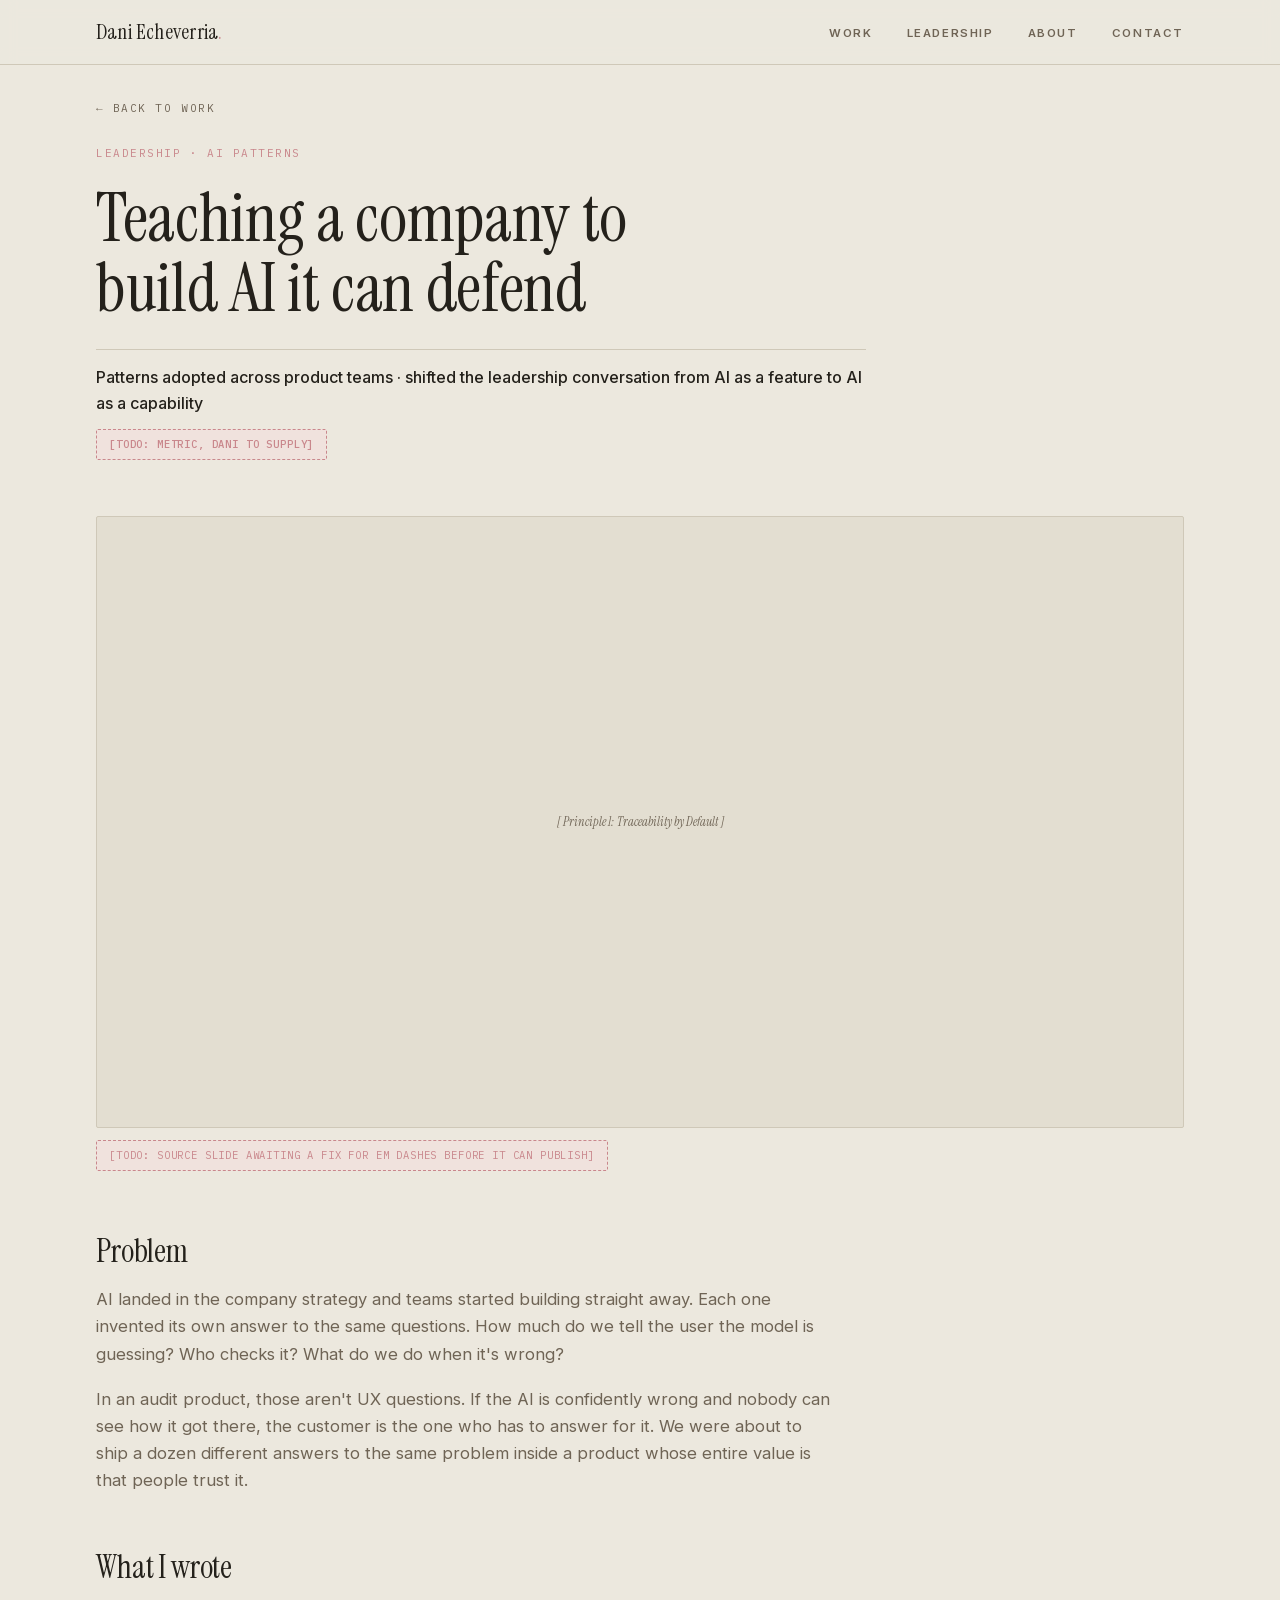
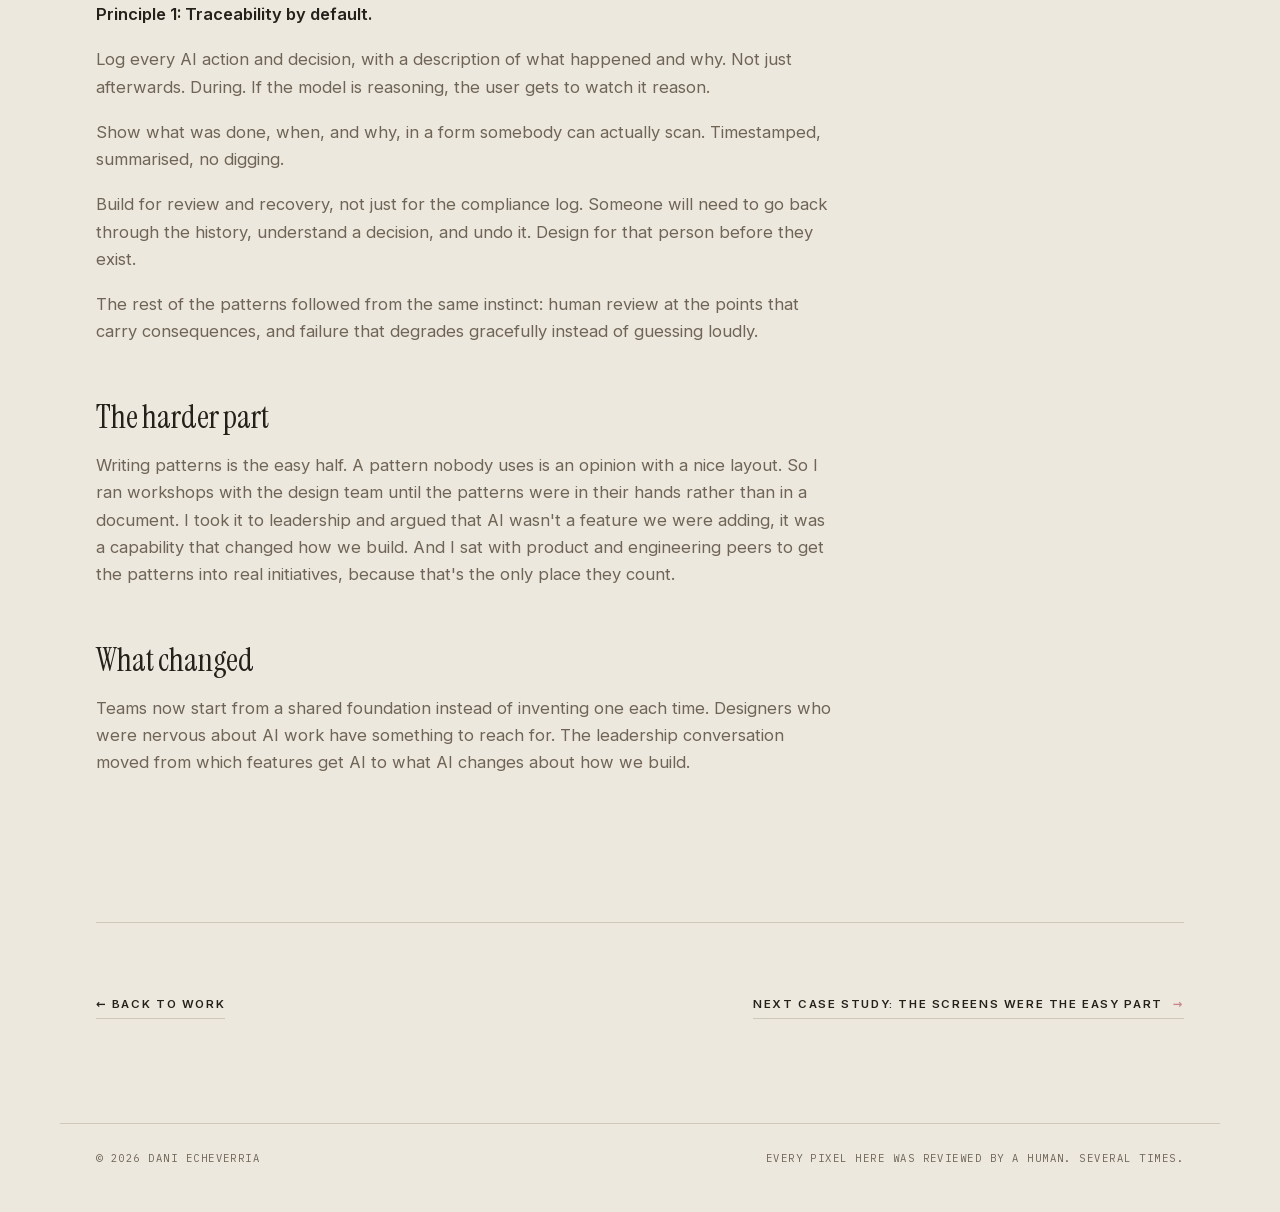
==== case-ai-governance.html @ fc610fd1 "Build daniecheverria.com: static portfolio site Rebuilds the reference HTML from the brief into a re" ====
<!DOCTYPE html>
<html lang="en">
<head>
<meta charset="UTF-8">
<meta name="viewport" content="width=device-width, initial-scale=1.0">
<title>Teaching a company to build AI it can defend · Dani Echeverria</title>
<meta name="description" content="Writing the responsible AI patterns an audit product needed, then getting a design team and its leadership to actually use them.">
<link rel="canonical" href="https://daniecheverria.com/case-ai-governance.html">
<link rel="icon" href="assets/favicon.svg" type="image/svg+xml">
<link rel="icon" href="assets/favicon-32.png" type="image/png" sizes="32x32">
<link rel="apple-touch-icon" href="assets/apple-touch-icon.png">
<meta name="theme-color" content="#ECE8DE">
<meta property="og:type" content="website">
<meta property="og:title" content="Teaching a company to build AI it can defend · Dani Echeverria">
<meta property="og:description" content="Writing the responsible AI patterns an audit product needed, then getting a design team and its leadership to actually use them.">
<meta property="og:url" content="https://daniecheverria.com/case-ai-governance.html">
<meta property="og:image" content="https://daniecheverria.com/assets/og-image.png">
<meta name="twitter:card" content="summary_large_image">
<meta name="twitter:title" content="Teaching a company to build AI it can defend · Dani Echeverria">
<meta name="twitter:description" content="Writing the responsible AI patterns an audit product needed, then getting a design team and its leadership to actually use them.">
<meta name="twitter:image" content="https://daniecheverria.com/assets/og-image.png">
<link rel="stylesheet" href="assets/css/fonts.css">
<link rel="stylesheet" href="assets/css/style.css">
</head>
<body>
<header>
  <div class="wrap">
    <nav>
      <a class="logo" href="index.html">Dani Echeverria<span>.</span></a>
      <ul class="nav-links">
        <li><a href="index.html#work">Work</a></li>
        <li class="hide-m"><a href="index.html#leadership">Leadership</a></li>
        <li class="hide-m"><a href="index.html#about">About</a></li>
        <li><a href="index.html#contact">Contact</a></li>
      </ul>
    </nav>
  </div>
</header>
<main>
<div class="wrap"><p class="breadcrumb"><a href="index.html#work">&larr; Back to work</a></p></div>
<section class="case-hero">
    <div class="wrap">
      <span class="mono case-tag">Leadership &middot; AI patterns</span>
      <h1>Teaching a company to build AI it can defend</h1>
      <p class="impact">Patterns adopted across product teams &middot; shifted the leadership conversation from AI as a feature to AI as a capability<br><span class="todo-flag">[TODO: metric, Dani to supply]</span></p>
      <div class="case-hero-media"><figure>
        <div class="frame">[ Principle 1: Traceability by Default ]</div>
        <figcaption><span class="todo-flag">[TODO: source slide awaiting a fix for em dashes before it can publish]</span></figcaption>
      </figure></div>
    </div>
  </section>
<section style="padding-top:0">
  <div class="wrap">
    <article class="case-body">
<h2>Problem</h2>
      <p>AI landed in the company strategy and teams started building straight away. Each one invented its own answer to the same questions. How much do we tell the user the model is guessing? Who checks it? What do we do when it's wrong?</p>
      <p>In an audit product, those aren't UX questions. If the AI is confidently wrong and nobody can see how it got there, the customer is the one who has to answer for it. We were about to ship a dozen different answers to the same problem inside a product whose entire value is that people trust it.</p>

      <h2>What I wrote</h2>
      <p><strong>Principle 1: Traceability by default.</strong></p>
      <p>Log every AI action and decision, with a description of what happened and why. Not just afterwards. During. If the model is reasoning, the user gets to watch it reason.</p>
      <p>Show what was done, when, and why, in a form somebody can actually scan. Timestamped, summarised, no digging.</p>
      <p>Build for review and recovery, not just for the compliance log. Someone will need to go back through the history, understand a decision, and undo it. Design for that person before they exist.</p>
      <p>The rest of the patterns followed from the same instinct: human review at the points that carry consequences, and failure that degrades gracefully instead of guessing loudly.</p>

      <h2>The harder part</h2>
      <p>Writing patterns is the easy half. A pattern nobody uses is an opinion with a nice layout. So I ran workshops with the design team until the patterns were in their hands rather than in a document. I took it to leadership and argued that AI wasn't a feature we were adding, it was a capability that changed how we build. And I sat with product and engineering peers to get the patterns into real initiatives, because that's the only place they count.</p>

      <h2>What changed</h2>
      <p>Teams now start from a shared foundation instead of inventing one each time. Designers who were nervous about AI work have something to reach for. The leadership conversation moved from which features get AI to what AI changes about how we build.</p>
    </article>
    
  </div>
</section>
<section style="padding-top:0">
<div class="wrap">
    <div class="case-footer-nav">
      <a class="case-link" href="index.html#work">&larr; Back to work</a>
      <a class="case-link" href="case-field-service.html">Next case study: The screens were the easy part <span class="arrow" aria-hidden="true">&rarr;</span></a>
    </div>
  </div>
</section>
</main>

<footer>
  <div class="wrap">
    <span class="mono">&copy; 2026 Dani Echeverria</span>
    <span class="mono">Every pixel here was reviewed by a human. Several times.</span>
  </div>
</footer>
<script src="assets/js/main.js"></script>
</body>
</html>
---- assets/css/fonts.css ----
@font-face {
  font-family: 'IBM Plex Mono';
  font-style: normal;
  font-weight: 400;
  font-display: swap;
  src: url('../fonts/ibm-plex-mono-400.woff2') format('woff2');
}

@font-face {
  font-family: 'IBM Plex Mono';
  font-style: normal;
  font-weight: 500;
  font-display: swap;
  src: url('../fonts/ibm-plex-mono-500.woff2') format('woff2');
}

@font-face {
  font-family: 'Instrument Serif';
  font-style: italic;
  font-weight: 400;
  font-display: swap;
  src: url('../fonts/instrument-serif-400-italic.woff2') format('woff2');
}

@font-face {
  font-family: 'Instrument Serif';
  font-style: normal;
  font-weight: 400;
  font-display: swap;
  src: url('../fonts/instrument-serif-400.woff2') format('woff2');
}

@font-face {
  font-family: 'Inter';
  font-style: normal;
  font-weight: 400;
  font-display: swap;
  src: url('../fonts/inter-400.woff2') format('woff2');
}

@font-face {
  font-family: 'Inter';
  font-style: normal;
  font-weight: 500;
  font-display: swap;
  src: url('../fonts/inter-500.woff2') format('woff2');
}

@font-face {
  font-family: 'Inter';
  font-style: normal;
  font-weight: 600;
  font-display: swap;
  src: url('../fonts/inter-600.woff2') format('woff2');
}
---- assets/css/style.css ----
:root{
  --bone:#ECE8DE;
  --bone-2:#E3DED1;
  --ink:#24211B;
  --umber:#6F6455;
  --faint:#A69B8A;
  --line:#CFC8B8;
  --rose:#C9878C;
  --rose-wash:#F0E2DD;
  --max:1160px;
}
*{margin:0;padding:0;box-sizing:border-box}
html{scroll-behavior:smooth}
body{background:var(--bone);color:var(--ink);font-family:'Inter',system-ui,sans-serif;font-size:16.5px;line-height:1.65;-webkit-font-smoothing:antialiased}
::selection{background:var(--rose-wash);color:var(--ink)}
a{color:inherit}
img{max-width:100%;display:block;filter:grayscale(1) contrast(.96)}
img.color{filter:none}
.wrap{max-width:var(--max);margin:0 auto;padding:0 36px}
.mono{font-family:'IBM Plex Mono',monospace;font-size:11px;letter-spacing:.14em;text-transform:uppercase}
h1,h2,h3{font-family:'Instrument Serif',Georgia,serif;font-weight:400;line-height:1.02;letter-spacing:-.005em}
/* Focus rings use ink rather than rose: rose on bone measures 2.34:1, below the 3:1 WCAG
   non-text contrast minimum, and this is a functional affordance rather than a brand accent. */
a:focus-visible,button:focus-visible{outline:2px solid var(--ink);outline-offset:3px;border-radius:2px}

/* ---------- cover: full-viewport landing ---------- */
.cover{min-height:calc(100svh - 57px);display:flex}
.cover-in{display:flex;flex-direction:column;justify-content:space-between;width:100%;padding-top:30px;padding-bottom:56px}
.cover-top{display:flex;justify-content:space-between;align-items:baseline;gap:18px;flex-wrap:wrap}
.cover-top .mono{color:var(--umber)}
.cover-name{font-family:'Instrument Serif',serif;font-size:21px}
.cover-name .dot{color:var(--rose)}
.cover h1{font-size:clamp(58px,10.4vw,164px);line-height:.99;max-width:none;margin-top:auto}
.intro{padding:96px 0 8px}
.intro p.lede{max-width:58ch;font-size:17.5px;color:var(--umber)}
.intro .cta-row{margin-top:44px;display:flex;gap:12px;flex-wrap:wrap}
.intro .aside{margin-top:64px;font-family:'Instrument Serif',serif;font-style:italic;font-size:16.5px;color:var(--umber);max-width:60ch}
@media (max-width:560px){
  .cover{min-height:calc(100svh - 53px)}
  .cover h1{font-size:clamp(46px,12.5vw,80px)}
  .intro{padding:72px 0 0}
}

/* ---------- nav: book plate ---------- */
header{position:sticky;top:0;z-index:50;background:color-mix(in srgb,var(--bone) 90%,transparent);backdrop-filter:blur(8px);border-bottom:1px solid var(--line)}
nav{display:flex;align-items:center;justify-content:space-between;height:64px}
.logo{font-family:'Instrument Serif',serif;font-size:21px;text-decoration:none;letter-spacing:.01em}
.logo span{color:var(--rose)}
.nav-links{display:flex;gap:34px;align-items:center;list-style:none}
.nav-links a{text-decoration:none;font-size:11.5px;font-weight:600;letter-spacing:.14em;text-transform:uppercase;color:var(--umber);padding-bottom:3px;border-bottom:1px solid transparent}
.nav-links a:hover{color:var(--ink);border-bottom-color:var(--rose)}

/* ---------- handwritten word treatment ---------- */
.loop-word{position:relative;display:inline-block;padding:0 .1em}
.loop-word svg.loop{position:absolute;left:-6%;top:-22%;width:112%;height:142%;overflow:visible;pointer-events:none}
.loop-word svg.loop path{fill:none;stroke:var(--rose);stroke-width:3;stroke-linecap:round;stroke-dasharray:1000;stroke-dashoffset:1000;animation:draw 1.2s .6s ease forwards}
@keyframes draw{to{stroke-dashoffset:0}}
.skip{position:absolute;left:-9999px;top:0;background:var(--ink);color:var(--bone);padding:10px 18px;z-index:100;font-size:12px;letter-spacing:.1em;text-transform:uppercase;text-decoration:none}
.skip:focus{left:0}
.sr-only{position:absolute;width:1px;height:1px;padding:0;margin:-1px;overflow:hidden;clip:rect(0 0 0 0);white-space:nowrap;border:0}
.ink{display:inline-block;color:var(--rose);vertical-align:baseline;height:auto}
.ink-wrap{display:inline-block;line-height:0;vertical-align:baseline}
.ink-humans{width:2.7em;transform:translateY(.04em) rotate(-1deg)}
.ink-solve{width:3.1em;transform:translateY(.14em)}
.ink-solve-sm{width:3.4em;transform:translateY(.14em)}
.ink-solving{height:1.5em;width:auto;transform:translateY(.34em) rotate(-1deg)}
.ink-caption{width:100%;max-width:300px;color:var(--umber);opacity:.9}
.btn{display:inline-flex;align-items:center;gap:10px;text-decoration:none;font-weight:600;font-size:11.5px;letter-spacing:.14em;text-transform:uppercase;padding:15px 26px;border-radius:2px;transition:opacity .2s ease,border-color .2s ease}
.btn.primary{background:var(--ink);color:var(--bone)}
.btn.primary:hover{opacity:.85}
.btn.ghost{border:1px solid var(--line);background:transparent;color:var(--ink)}
.btn.ghost:hover{border-color:var(--ink)}

/* ---------- keyword strip ---------- */
.strip{border-top:1px solid var(--line);border-bottom:1px solid var(--line);padding:16px 0;overflow:hidden}
/* umber, not faint: faint on bone is 2.24:1, well under the 4.5:1 text minimum */
.strip-inner{display:flex;gap:48px;white-space:nowrap;color:var(--umber);will-change:transform;font-family:'IBM Plex Mono',monospace;font-size:11px;letter-spacing:.14em;text-transform:uppercase}
.strip-inner span::before{content:"·";color:var(--rose);margin-right:48px}
.strip-inner span:first-child::before{content:""}

/* ---------- sections: numbered editorial heads ---------- */
section{padding:104px 0}
.sec-head{display:flex;align-items:baseline;justify-content:space-between;gap:24px;margin-bottom:64px;padding-top:22px;border-top:1px solid var(--line);flex-wrap:wrap;counter-increment:sec}
.sec-head h2{font-size:clamp(34px,4vw,54px)}
.sec-head h2::before{content:"(0" counter(sec) ")";font-family:'IBM Plex Mono',monospace;font-size:12px;letter-spacing:.14em;color:var(--rose);vertical-align:super;margin-right:14px}
.sec-head .mono{color:var(--umber)}
body{counter-reset:sec}

/* ---------- case studies: editorial spreads ---------- */
.case{display:grid;grid-template-columns:1fr 1fr;gap:72px;align-items:center;padding:64px 0}
.case + .case{border-top:1px solid var(--line)}
.case:nth-child(even) .case-media{order:2}
.case-tag{color:var(--rose);margin-bottom:20px;display:block}
.case h3{font-size:clamp(30px,3.2vw,44px);margin-bottom:18px}
.case p{color:var(--umber);max-width:50ch;font-size:16px}
.impact{margin-top:24px;padding:14px 0 0;border-top:1px solid var(--line);font-size:14.5px;font-weight:500;color:var(--ink)}
.case-link{display:inline-flex;align-items:center;gap:10px;margin-top:28px;font-weight:600;font-size:11.5px;letter-spacing:.14em;text-transform:uppercase;text-decoration:none;color:var(--ink);border-bottom:1px solid var(--line);padding-bottom:4px}
.case-link:hover{border-bottom-color:var(--rose)}
.case-link .arrow{transition:transform .2s ease;color:var(--rose)}
.case-link:hover .arrow{transform:translateX(5px)}
.case-media{position:relative}
.frame{aspect-ratio:4/3;border-radius:2px;background:var(--bone-2);border:1px solid var(--line);overflow:hidden;display:flex;align-items:center;justify-content:center;color:var(--umber);font-size:12.5px;font-style:italic;font-family:'Instrument Serif',serif;transition:transform .4s ease;text-align:center;padding:16px}
.case-media:hover .frame{transform:rotate(-.6deg)}
.frame img{width:100%;height:100%;object-fit:cover}
.check-badge{position:absolute;top:-13px;right:-13px;width:48px;height:48px;border-radius:50%;background:var(--bone);border:1px solid var(--line);display:flex;align-items:center;justify-content:center}
.check-badge svg{width:24px;height:24px}
.check-badge path{fill:none;stroke:var(--rose);stroke-width:2.6;stroke-linecap:round;stroke-linejoin:round;stroke-dasharray:40;stroke-dashoffset:40;transition:stroke-dashoffset .7s ease .2s}
.case.in-view .check-badge path{stroke-dashoffset:0}

/* more work */
.more-grid{display:grid;grid-template-columns:repeat(3,1fr);gap:0;border:1px solid var(--line);border-radius:2px;overflow:hidden}
.more-card{background:transparent;padding:30px 28px;transition:background .25s ease;border-left:1px solid var(--line)}
.more-card:first-child{border-left:none}
.more-card:hover{background:var(--rose-wash)}
.more-card h4{font-family:'Instrument Serif',serif;font-weight:400;font-size:22px;margin:14px 0 8px}
.more-card p{font-size:14px;color:var(--umber)}
.more-card .mono{color:var(--rose)}

/* ---------- how i lead ---------- */
.lead-grid{display:grid;grid-template-columns:repeat(4,1fr);gap:0}
.lead-item{padding:0 32px 0 0;border-left:1px solid var(--line);padding-left:28px}
.lead-item:first-child{border-left:none;padding-left:0}
.lead-item .mono{color:var(--rose);display:block;margin-bottom:16px}
.lead-item h4{font-family:'Instrument Serif',serif;font-weight:400;font-size:23px;margin-bottom:12px}
.lead-item p{font-size:14.5px;color:var(--umber)}

/* ---------- about ---------- */
.about-grid{display:grid;grid-template-columns:1.2fr .8fr;gap:80px;align-items:start}
.about-grid p{color:var(--umber);margin-bottom:20px;max-width:58ch}
.about-grid p strong{color:var(--ink);font-weight:600}
.facts{list-style:none;margin-top:30px;display:grid;gap:0;border-top:1px solid var(--line)}
.facts li{display:flex;gap:14px;font-size:14.5px;align-items:baseline;padding:12px 0;border-bottom:1px solid var(--line)}
.facts li::before{content:"→";color:var(--rose);font-family:'IBM Plex Mono',monospace}
.about-photo .frame{aspect-ratio:3/4}
.about-note{margin-top:20px;font-family:'Instrument Serif',serif;font-style:italic;font-size:15.5px;line-height:1.45;color:var(--umber);text-align:right}

/* ---------- contact: rose wash ---------- */
.contact{background:var(--rose-wash);border-top:1px solid var(--line);padding:130px 0}
.contact .mono{color:var(--umber)}
.contact h2{font-size:clamp(42px,5.4vw,72px);max-width:18ch;margin:26px 0 44px;color:var(--ink)}
.contact .links{display:flex;gap:12px;flex-wrap:wrap}
.contact .btn.primary{background:var(--ink);color:var(--bone)}
.contact .btn.ghost{border-color:color-mix(in srgb,var(--ink) 25%,transparent);color:var(--ink)}
.contact .btn.ghost:hover{border-color:var(--ink)}

/* ---------- footer: colophon ---------- */
footer{background:var(--bone);color:var(--umber);padding:0 0 44px}
footer .wrap{display:flex;justify-content:space-between;gap:16px;flex-wrap:wrap;border-top:1px solid var(--line);padding-top:26px}
footer .mono{font-size:10.5px}
footer a{text-decoration:none}
footer a:hover{color:var(--ink)}

/* reveal */
.reveal{opacity:0;transform:translateY(14px);transition:opacity .8s ease,transform .8s ease}
.reveal.in-view{opacity:1;transform:none}

/* ---------- todo flag: visible, unmissable placeholder marker ---------- */
.todo-flag{display:inline-block;margin-top:12px;padding:6px 12px;border:1px dashed var(--rose);border-radius:2px;font-family:'IBM Plex Mono',monospace;font-size:10.5px;letter-spacing:.08em;text-transform:uppercase;color:var(--rose);background:var(--rose-wash)}

/* ---------- case detail pages ---------- */
.breadcrumb{padding:28px 0 0}
.breadcrumb a{font-family:'IBM Plex Mono',monospace;font-size:11px;letter-spacing:.14em;text-transform:uppercase;color:var(--umber);text-decoration:none;display:inline-flex;align-items:center;gap:8px}
.breadcrumb a:hover{color:var(--ink)}
.case-hero{padding:24px 0 64px}
.case-hero .case-tag{margin-bottom:22px}
.case-hero h1{font-size:clamp(38px,5.6vw,68px);max-width:18ch;margin-bottom:26px}
.case-hero .impact{max-width:70ch;font-size:16px}
.case-hero-media{margin-top:56px}
.case-hero-media .frame{aspect-ratio:16/9}
.case-body{max-width:74ch;padding:0 0 24px}
.case-body h2{font-size:clamp(24px,2.6vw,32px);margin:56px 0 18px}
.case-body h2:first-child{margin-top:0}
.case-body p{color:var(--umber);margin-bottom:18px;font-size:16.5px}
.case-body p strong{color:var(--ink);font-weight:600}
.case-gallery{display:grid;grid-template-columns:1fr 1fr;gap:28px;margin:48px 0}
.case-gallery.full{grid-template-columns:1fr}
.case-gallery figure{margin:0}
.case-gallery .frame{aspect-ratio:4/3}
.case-gallery figcaption{margin-top:12px;font-family:'IBM Plex Mono',monospace;font-size:11px;letter-spacing:.06em;color:var(--umber)}
.case-footer-nav{padding-top:44px;border-top:1px solid var(--line);display:flex;justify-content:space-between;align-items:center;flex-wrap:wrap;gap:16px}

/* ---------- responsive ---------- */
@media (max-width:900px){
  .case,.about-grid{grid-template-columns:1fr;gap:40px}
  .case:nth-child(even) .case-media{order:0}
  .more-grid{grid-template-columns:1fr}
  .more-card{border-left:none;border-top:1px solid var(--line)}
  .more-card:first-child{border-top:none}
  .lead-grid{grid-template-columns:1fr 1fr;gap:36px 0}
  .lead-item{padding-left:0;border-left:none;padding-right:24px}
  .nav-links li.hide-m{display:none}
  .case-gallery{grid-template-columns:1fr}
}
@media (max-width:560px){
  .lead-grid{grid-template-columns:1fr}
  section{padding:76px 0}
  .wrap{padding:0 24px}
}
@media (prefers-reduced-motion:reduce){
  *{animation:none!important;transition:none!important}
  .reveal{opacity:1;transform:none}
  .loop-word svg.loop path,.check-badge path{stroke-dashoffset:0}
  html{scroll-behavior:auto}
}
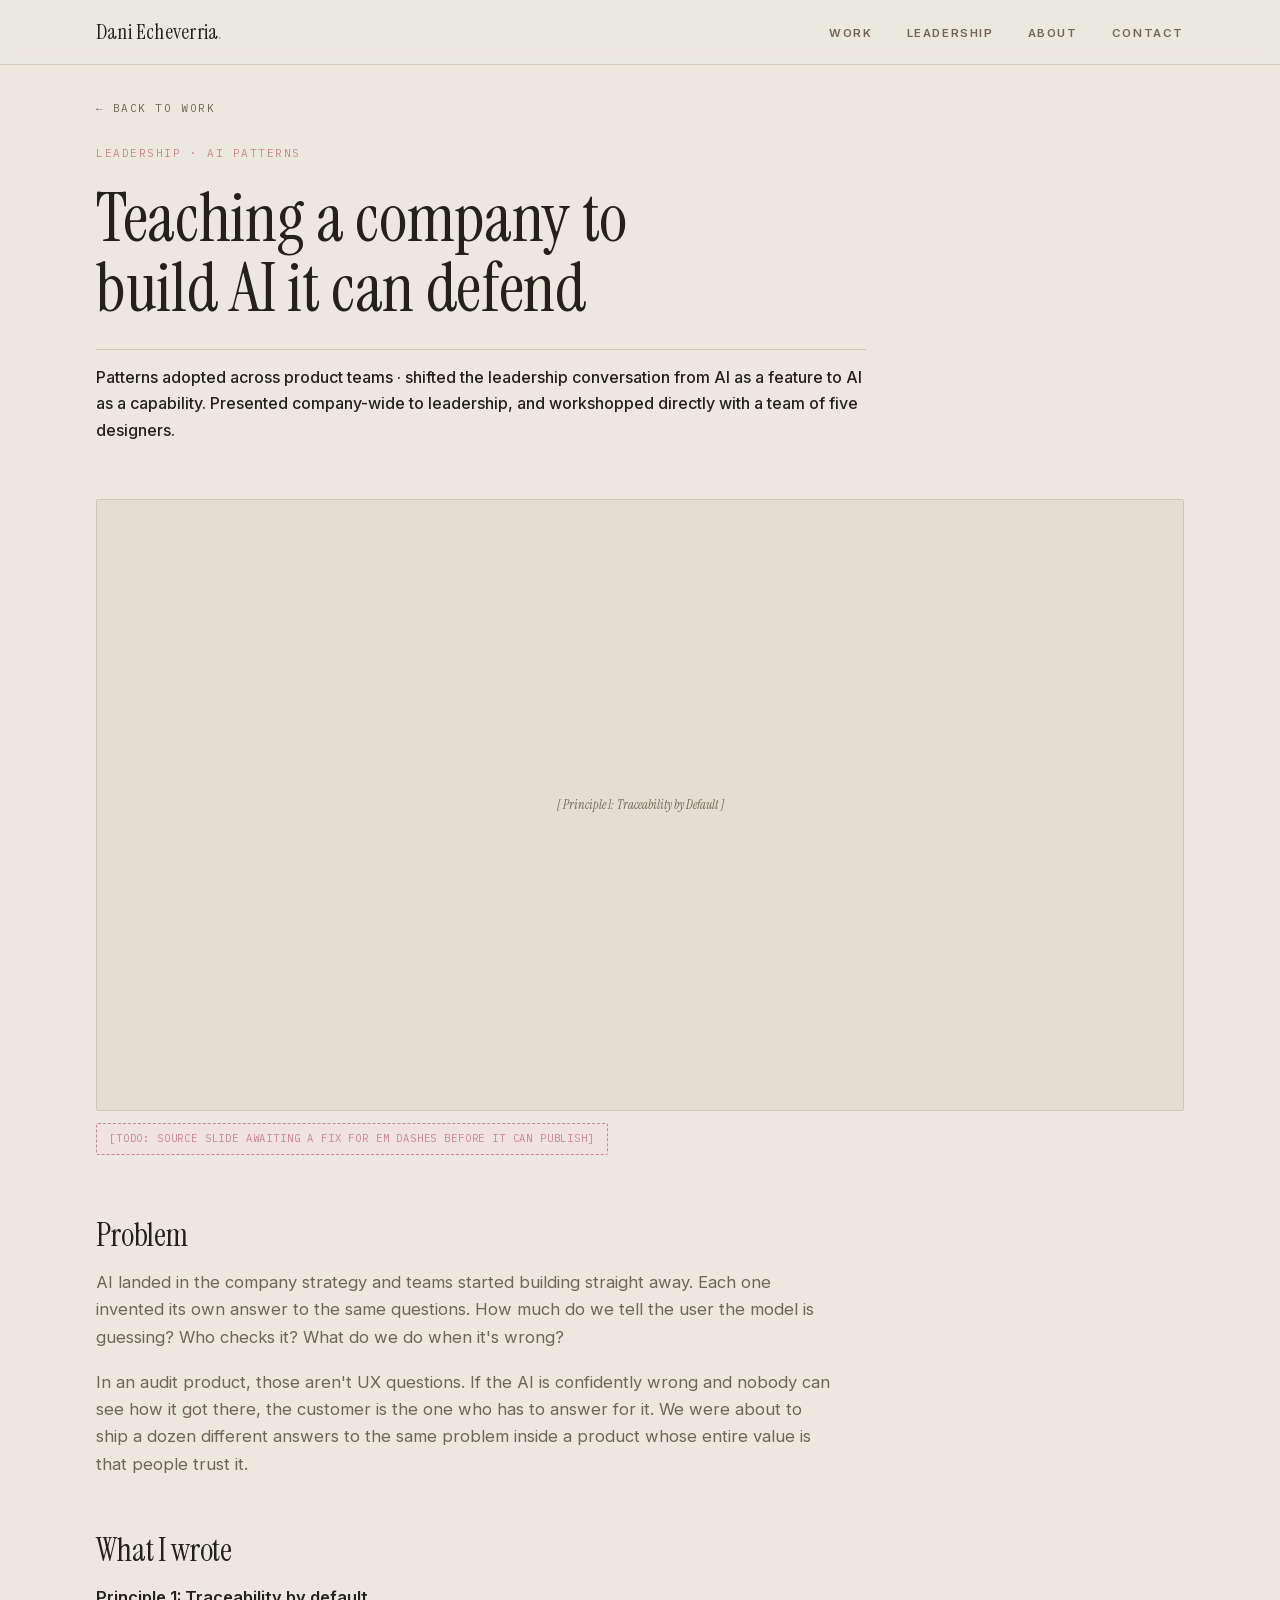
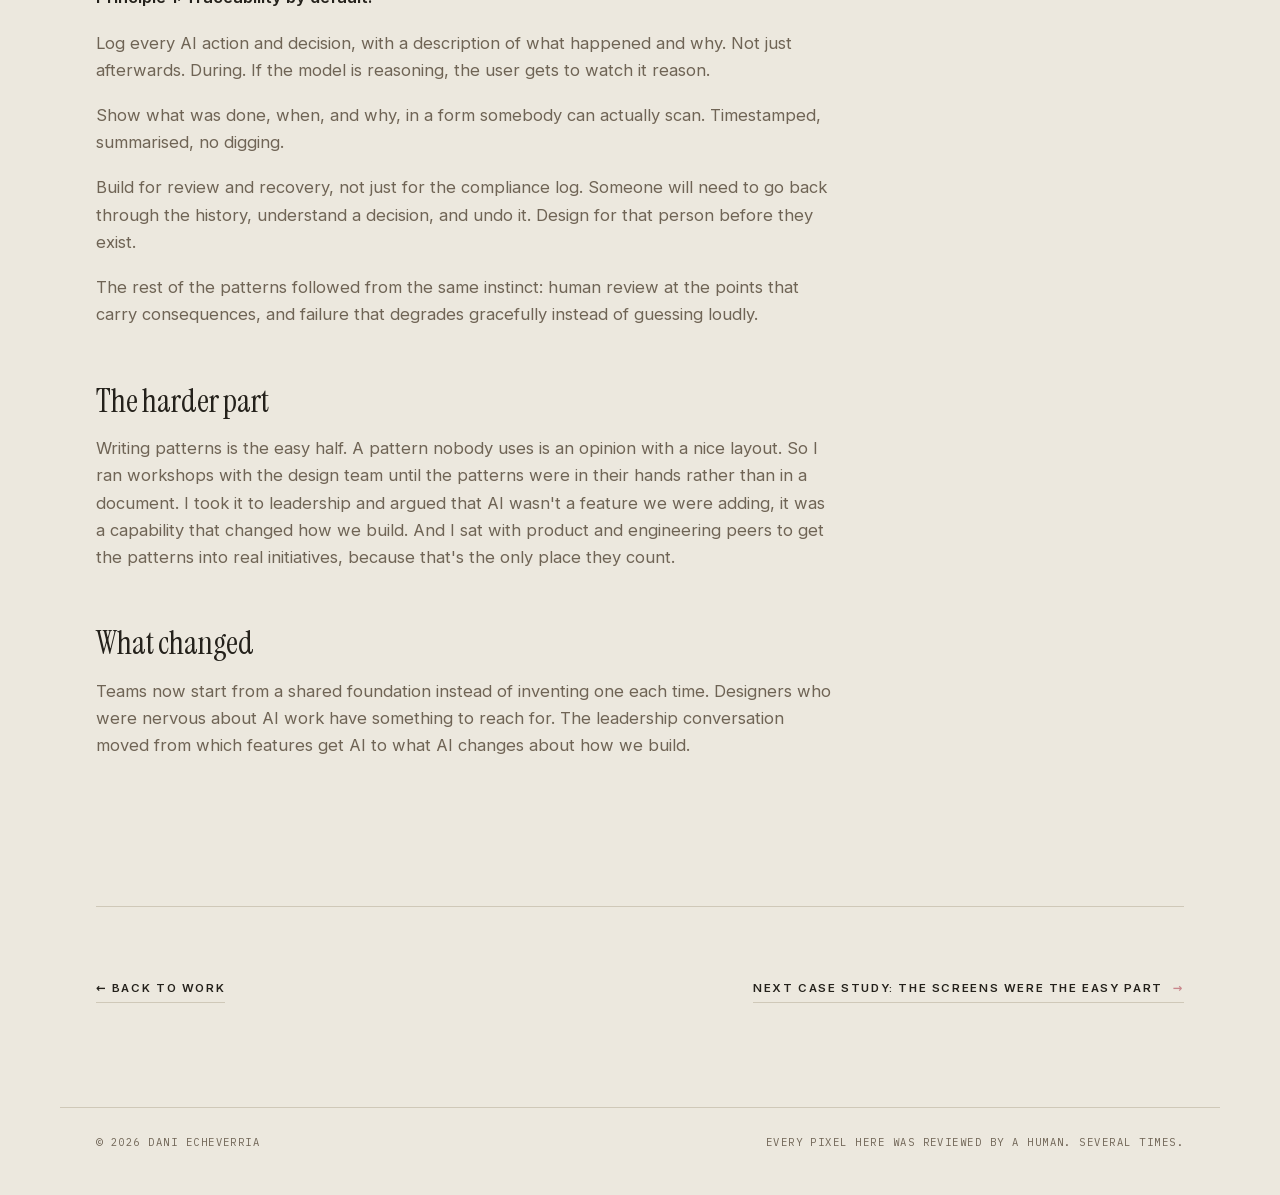
==== commit 311b7eb5: "Replace metric TODOs on cases 2 and 3 with real details from Dani Case 2: the patterns were presente" ====
--- a/case-ai-governance.html
+++ b/case-ai-governance.html
@@ -42,7 +42,7 @@
     <div class="wrap">
       <span class="mono case-tag">Leadership &middot; AI patterns</span>
       <h1>Teaching a company to build AI it can defend</h1>
-      <p class="impact">Patterns adopted across product teams &middot; shifted the leadership conversation from AI as a feature to AI as a capability<br><span class="todo-flag">[TODO: metric, Dani to supply]</span></p>
+      <p class="impact">Patterns adopted across product teams &middot; shifted the leadership conversation from AI as a feature to AI as a capability. Presented company-wide to leadership, and workshopped directly with a team of five designers.</p>
       <div class="case-hero-media"><figure>
         <div class="frame">[ Principle 1: Traceability by Default ]</div>
         <figcaption><span class="todo-flag">[TODO: source slide awaiting a fix for em dashes before it can publish]</span></figcaption>
--- a/assets/css/style.css
+++ b/assets/css/style.css
@@ -25,19 +25,20 @@
 
 /* ---------- cover: full-viewport landing ---------- */
 .cover{min-height:calc(100svh - 57px);display:flex}
-.cover-in{display:flex;flex-direction:column;justify-content:space-between;width:100%;padding-top:30px;padding-bottom:56px}
+.cover-in{display:flex;flex-direction:column;justify-content:space-between;width:100%;padding-top:30px;padding-bottom:96px}
 .cover-top{display:flex;justify-content:space-between;align-items:baseline;gap:18px;flex-wrap:wrap}
 .cover-top .mono{color:var(--umber)}
 .cover-name{font-family:'Instrument Serif',serif;font-size:21px}
 .cover-name .dot{color:var(--rose)}
-.cover h1{font-size:clamp(58px,10.4vw,164px);line-height:.99;max-width:none;margin-top:auto}
+.cover h1{font-size:clamp(44px,7.6vw,120px);line-height:1.02;max-width:none;margin-top:auto}
 .intro{padding:96px 0 8px}
 .intro p.lede{max-width:58ch;font-size:17.5px;color:var(--umber)}
 .intro .cta-row{margin-top:44px;display:flex;gap:12px;flex-wrap:wrap}
 .intro .aside{margin-top:64px;font-family:'Instrument Serif',serif;font-style:italic;font-size:16.5px;color:var(--umber);max-width:60ch}
 @media (max-width:560px){
   .cover{min-height:calc(100svh - 53px)}
-  .cover h1{font-size:clamp(46px,12.5vw,80px)}
+  .cover-in{padding-bottom:64px}
+  .cover h1{font-size:clamp(36px,10vw,64px)}
   .intro{padding:72px 0 0}
 }
 
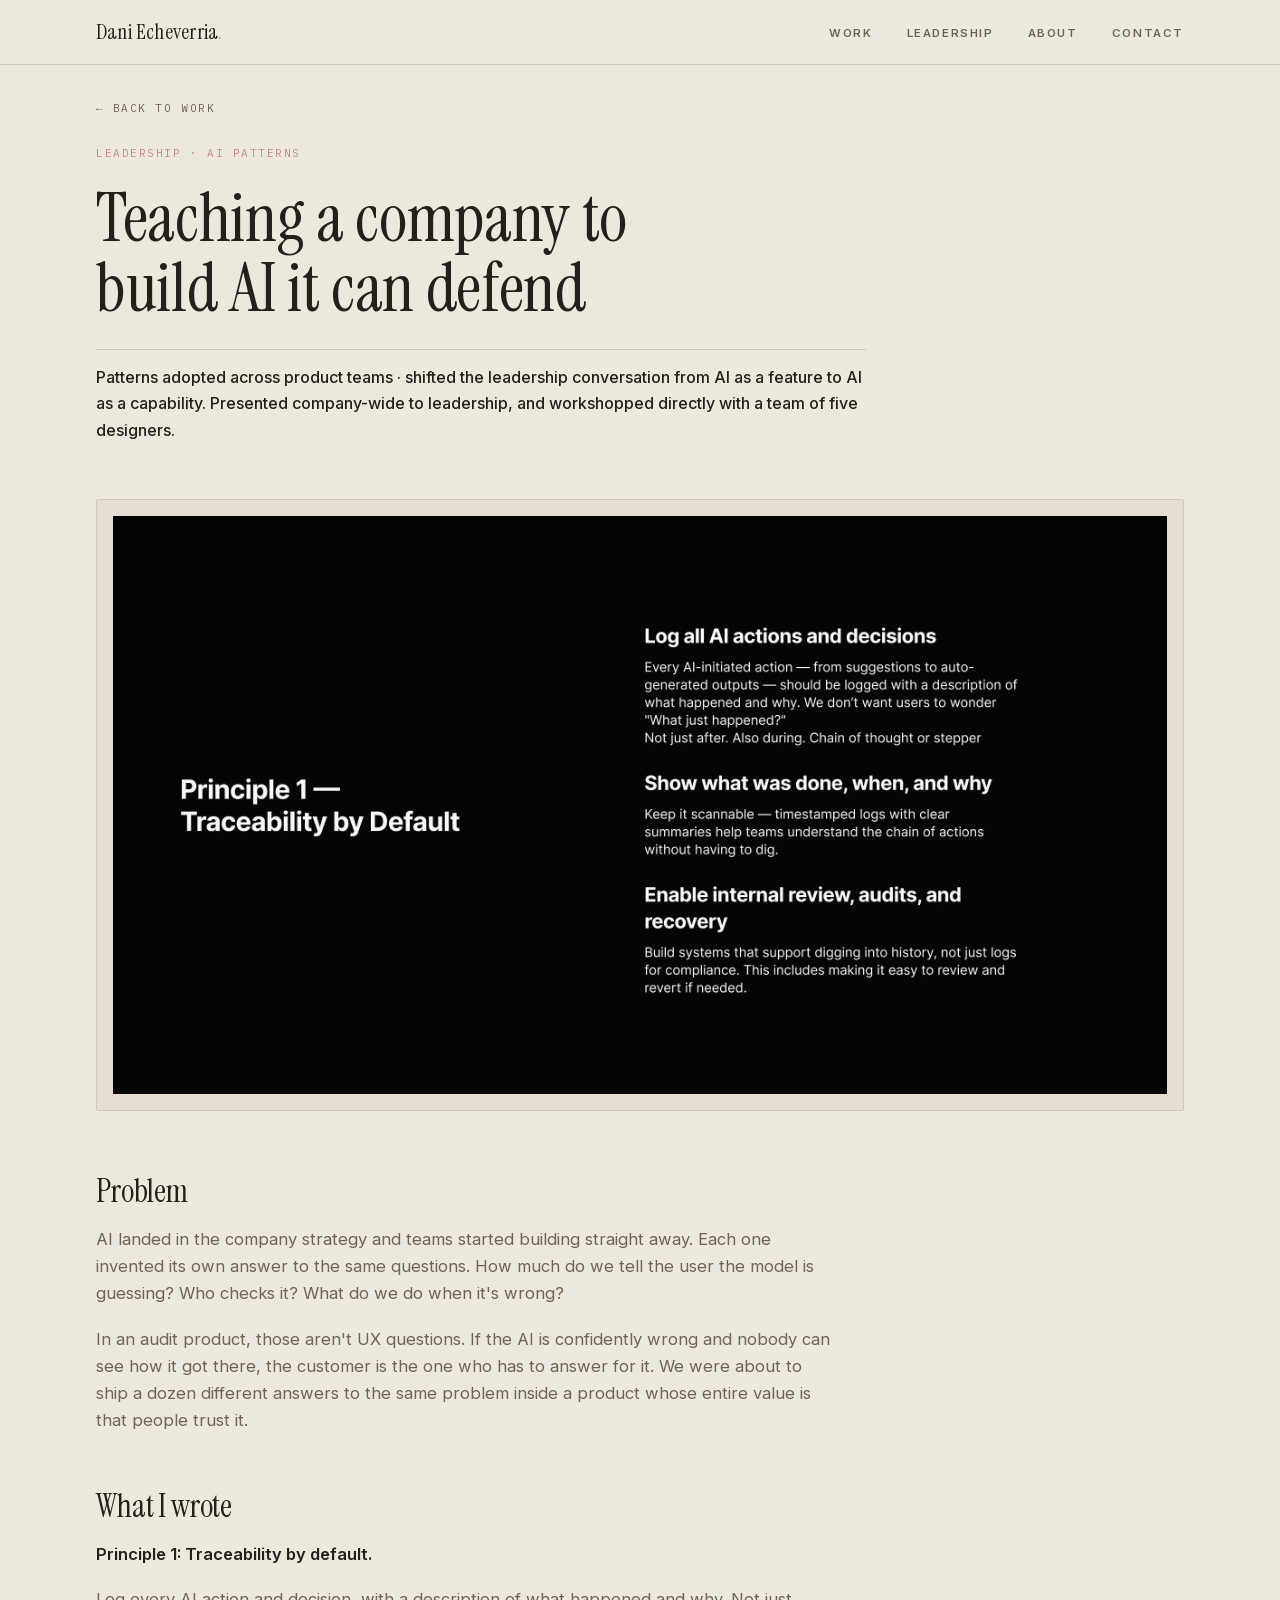
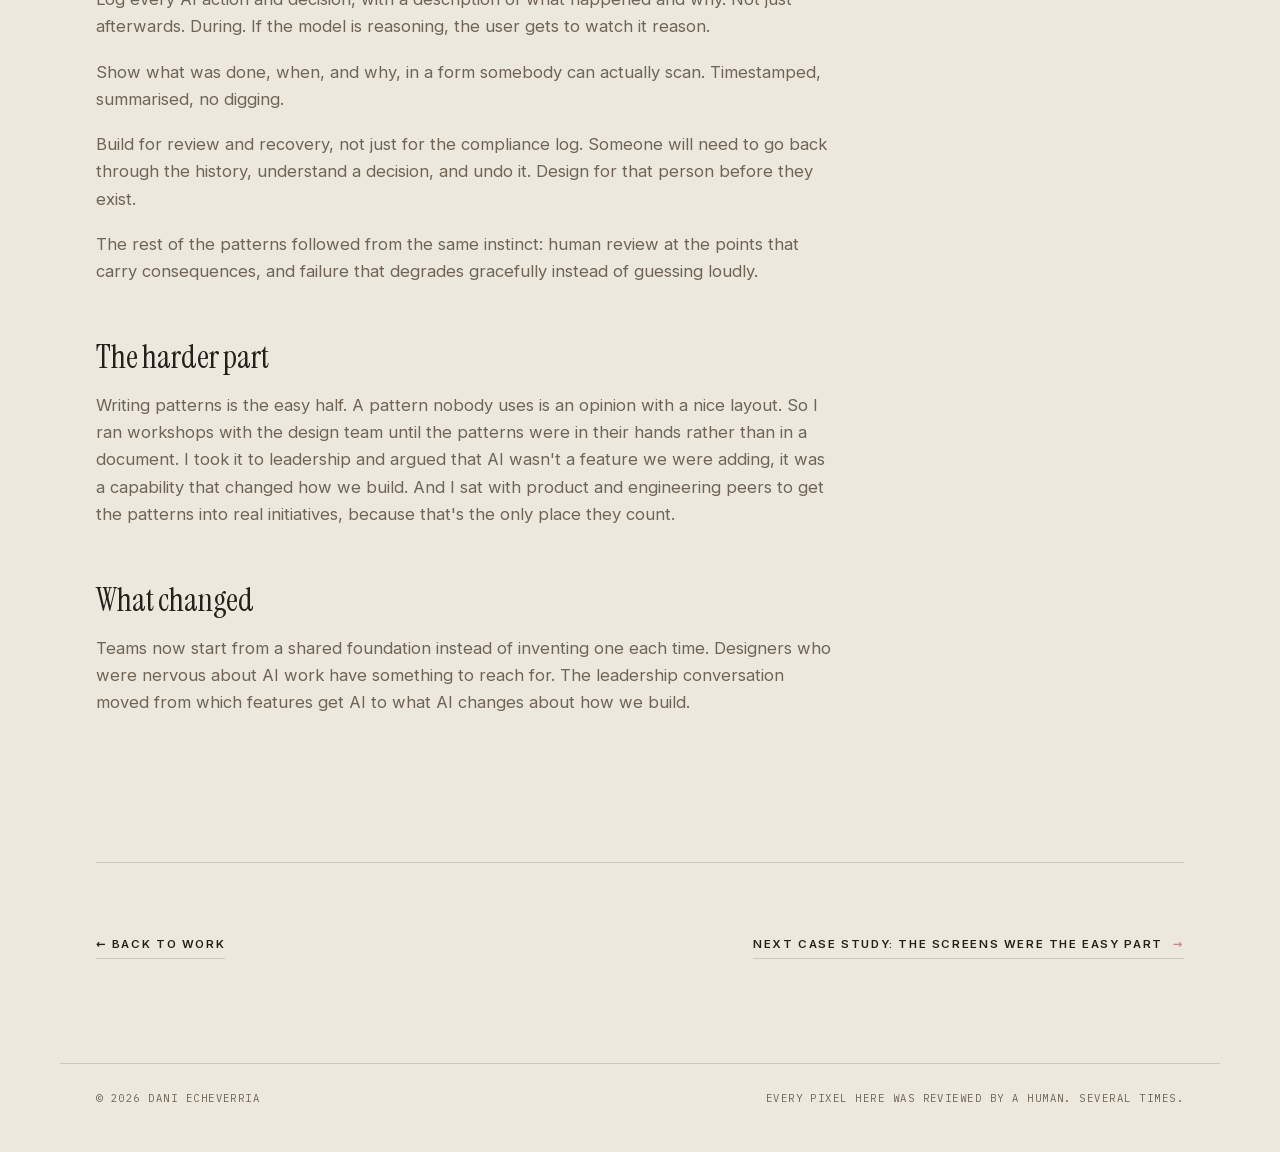
==== commit 5aa60ec4: "Add the traceability principles slide to the AI governance case Dani supplied the actual slide and a" ====
--- a/case-ai-governance.html
+++ b/case-ai-governance.html
@@ -43,10 +43,7 @@
       <span class="mono case-tag">Leadership &middot; AI patterns</span>
       <h1>Teaching a company to build AI it can defend</h1>
       <p class="impact">Patterns adopted across product teams &middot; shifted the leadership conversation from AI as a feature to AI as a capability. Presented company-wide to leadership, and workshopped directly with a team of five designers.</p>
-      <div class="case-hero-media"><figure>
-        <div class="frame">[ Principle 1: Traceability by Default ]</div>
-        <figcaption><span class="todo-flag">[TODO: source slide awaiting a fix for em dashes before it can publish]</span></figcaption>
-      </figure></div>
+      <div class="case-hero-media"><div class="frame"><img src="assets/images/ai-principle-1-traceability.webp" alt="Slide describing Principle 1, Traceability by Default: log every AI action and decision, show what was done and when and why, and enable internal review, audits, and recovery."></div></div>
     </div>
   </section>
 <section style="padding-top:0">
